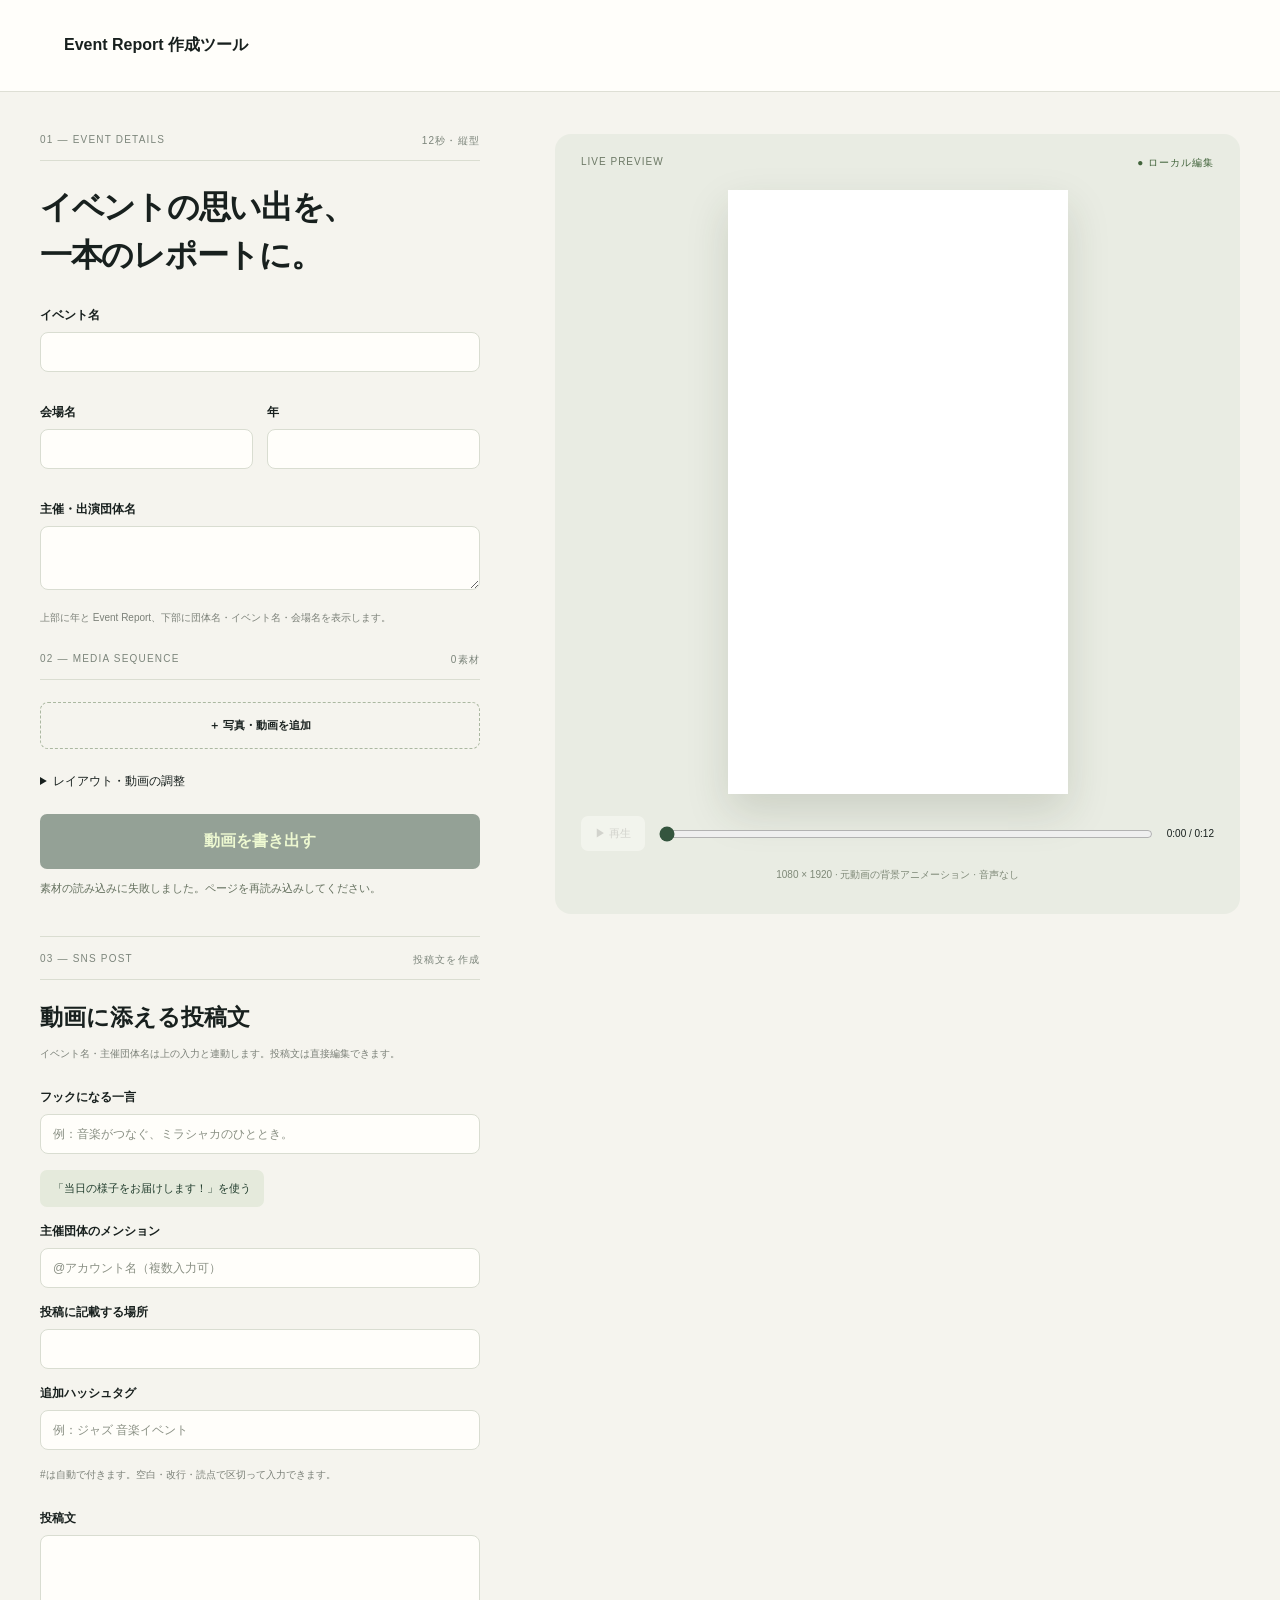
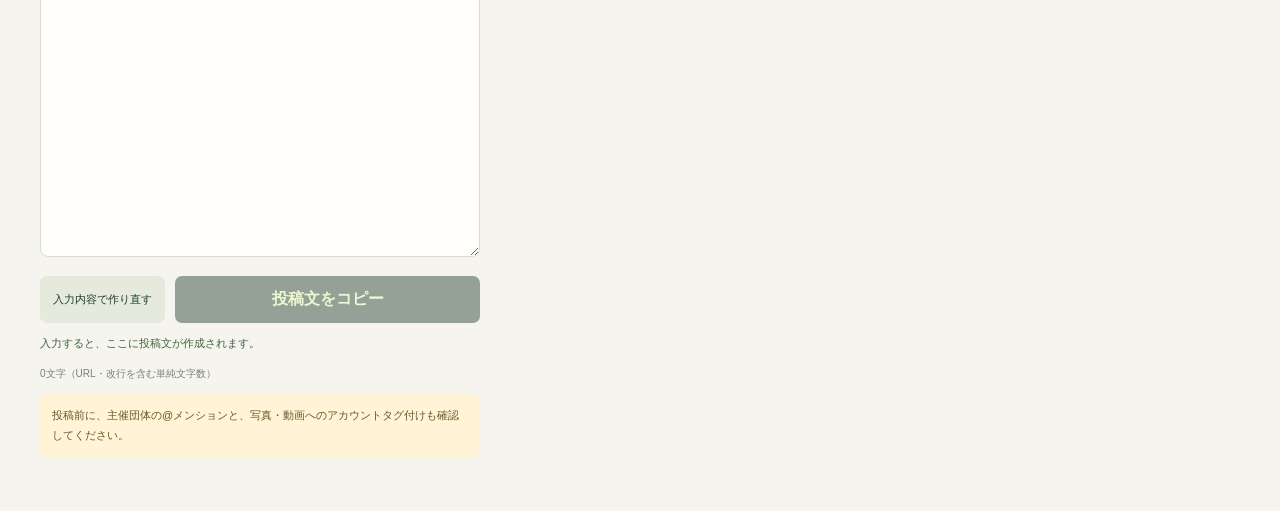
==== report/index.html @ dc140e2f "Add files via upload" ====
<!doctype html><html lang="ja"><meta charset="utf-8"><meta name="viewport" content="width=device-width,initial-scale=1"><title>Event Report 作成ツール</title><link rel="stylesheet" href="../style.css"><link rel="stylesheet" href="caption.css"><body><header><div><b>Event Report 作成ツール</b></div></header><main><section class="editor"><div class="sectiontitle"><span>01 — EVENT DETAILS</span><span>12秒・縦型</span></div><h1>イベントの思い出を、<br>一本のレポートに。</h1><label>イベント名<input id="title" value=""></label><div class="pair"><label>会場名<input id="venue" value=""></label><label>年<input id="year" value="" maxlength="4"></label></div><label>主催・出演団体名<textarea id="host" rows="2"></textarea></label><p class="hint">上部に年と Event Report、下部に団体名・イベント名・会場名を表示します。</p><div class="sectiontitle"><span>02 — MEDIA SEQUENCE</span><span id="mediaCount">0素材</span></div><div id="cards"></div><label class="upload">＋ 写真・動画を追加<input id="upload" type="file" accept="image/jpeg,image/png,image/webp,video/*" multiple hidden></label><details><summary>レイアウト・動画の調整</summary><label>選択素材の表示方法<select id="fit"><option value="contain">全体を表示</option><option value="cover">枠いっぱいに表示</option></select></label><label>横位置<input id="panX" type="range" min="0" max="100" value="50"></label><label>縦位置<input id="panY" type="range" min="0" max="100" value="50"></label><label>動画の切り抜き開始（秒）<input id="clipStart" type="number" min="0" max="14.1" step="0.1" value="0"></label><p class="hint">各素材は12秒の中で均等に表示されます。動画は指定した開始位置から再生します。横位置・縦位置で切り抜く範囲を調整できます。</p></details><button id="export" class="export" disabled>動画を書き出す</button><p id="status" role="status">素材を読み込んでいます…</p>
<section class="caption-editor" aria-labelledby="captionHeading">
<div class="sectiontitle"><span>03 — SNS POST</span><span>投稿文を作成</span></div>
<h2 id="captionHeading">動画に添える投稿文</h2>
<p class="hint">イベント名・主催団体名は上の入力と連動します。投稿文は直接編集できます。</p>
<label>フックになる一言<input id="postHook" placeholder="例：音楽がつなぐ、ミラシャカのひととき。"></label>
<button type="button" id="hookExample" class="caption-secondary">「当日の様子をお届けします！」を使う</button>
<label>主催団体のメンション<input id="postMention" placeholder="@アカウント名（複数入力可）" autocomplete="off"></label>
<label>投稿に記載する場所<input id="postPlace" value=""></label>
<label>追加ハッシュタグ<input id="postTags" placeholder="例：ジャズ 音楽イベント"></label>
<p class="hint">#は自動で付きます。空白・改行・読点で区切って入力できます。</p>
<label>投稿文<textarea id="postText" rows="13" spellcheck="false"></textarea></label>
<div class="caption-actions"><button type="button" id="rebuildPost" class="caption-secondary">入力内容で作り直す</button><button type="button" id="copyPost" class="export">投稿文をコピー</button></div>
<p id="postStatus" role="status" aria-live="polite"></p>
<p id="postCount" class="hint"></p>
<p class="caption-reminder">投稿前に、主催団体の@メンションと、写真・動画へのアカウントタグ付けも確認してください。</p>
</section>
</section><section class="preview"><div class="previewhead"><span>LIVE PREVIEW</span><span class="dot">● ローカル編集</span></div><div class="stage"><canvas id="canvas" width="1080" height="1920" aria-label="合成動画プレビュー"></canvas></div><div class="transport"><button id="play" disabled>▶ 再生</button><input id="seek" type="range" min="0" max="11.99" step="0.01" value="0"><span id="time">0:00 / 0:12</span></div><p class="previewnote">1080 × 1920 · 元動画の背景アニメーション · 音声なし</p></section></main><script src="app.js?v=empty-start-1"></script><script src="caption.js?v=empty-start-1"></script></body></html>
---- style.css ----
:root{font-family:-apple-system,BlinkMacSystemFont,"Hiragino Kaku Gothic ProN",sans-serif;color:#18201e;background:#f5f4ee}*{box-sizing:border-box}body{margin:0}header{height:92px;border-bottom:1px solid #dedfd5;display:flex;align-items:center;padding:0 5%;gap:16px;background:#fffefa}.brand{background:#213b2e;color:white;font-size:30px;font-weight:900;width:52px;height:52px;border-radius:14px;display:grid;place-content:center;position:relative}.brand span{color:#dbff87;font-size:22px;position:absolute;right:0;top:-7px}small{display:block;color:#7d827b;font-size:11px;margin-top:7px;letter-spacing:.08em}.badge{margin-left:auto;border:1px solid #d6d9cf;border-radius:30px;padding:8px 13px;font-size:10px;letter-spacing:.13em}main{max-width:1320px;margin:auto;display:grid;grid-template-columns:440px 1fr;gap:75px;padding:42px 40px}.sectiontitle{display:flex;justify-content:space-between;color:#7c857b;font-size:10px;letter-spacing:.12em;border-bottom:1px solid #daddd1;padding-bottom:12px;margin-bottom:22px}h1{font-size:32px;line-height:1.5;letter-spacing:-.04em;margin:0 0 28px}label{display:block;font-size:12px;font-weight:600;margin:16px 0}input:not([type=range]),textarea,select{width:100%;border:1px solid #d9ddd1;background:#fffefa;border-radius:8px;padding:12px;font:inherit;margin-top:8px;outline-color:#5e8054}textarea{resize:vertical;line-height:1.6}.pair{display:grid;grid-template-columns:1fr 1fr;gap:14px}.hint{font-size:10px;color:#7b8078;line-height:1.8;margin:0 0 26px}.card{display:flex;gap:12px;align-items:center;background:#fffefa;border:1px solid #dce0d2;border-radius:10px;padding:10px;margin:9px 0;cursor:pointer}.card.selected{border-color:#34553e;box-shadow:0 0 0 1px #34553e}.card img{width:48px;height:48px;object-fit:cover;border-radius:5px}.card b{font-size:11px;display:block}.card small{font-size:10px;margin-top:5px}.card .order{margin-left:auto;display:flex;gap:4px}.card button{padding:5px 7px;font-size:12px;background:#f0f2e9}button{cursor:pointer;border:0;border-radius:7px;font:inherit}button:disabled{opacity:.45;cursor:wait}.upload{border:1px dashed #abb8a1;text-align:center;padding:15px;border-radius:8px;cursor:pointer;font-size:11px}details{margin:24px 0;font-size:12px}summary{cursor:pointer}.export{background:#213d2d;color:#e4ffae;width:100%;padding:17px;font-weight:600}#status{font-size:11px;color:#64705e;line-height:1.6}.preview{position:sticky;top:25px;align-self:start;background:#e9ece3;padding:22px 26px;border-radius:16px}.previewhead{display:flex;justify-content:space-between;font-size:10px;letter-spacing:.1em;color:#6c7865;margin-bottom:20px}.dot{color:#42643c}.stage{width:min(100%,340px);margin:auto;box-shadow:0 18px 40px #27341e26;line-height:0}canvas{width:100%;height:auto;background:#fff}.transport{display:flex;align-items:center;gap:12px;margin-top:22px}.transport button{background:#fffefa;padding:10px 14px;font-size:11px;white-space:nowrap}input[type=range]{accent-color:#34553e;width:100%}.transport span{font-size:10px;white-space:nowrap}.previewnote{text-align:center;font-size:10px;color:#7f8978;margin-top:17px}@media(max-width:850px){main{grid-template-columns:1fr;gap:25px;padding:24px}.preview{position:static;grid-row:1}.editor{max-width:550px;width:100%;margin:auto}.stage{max-width:270px}.badge{display:none}header{padding:16px 24px}h1{font-size:28px}}

.card button.remove{background:#fae9e3;color:#923e31;white-space:nowrap;padding:6px 9px}.card .order{flex-shrink:0}.card b{overflow-wrap:anywhere}
---- report/caption.css ----
.caption-editor{margin-top:38px;padding-top:16px;border-top:1px solid #daddd1}.caption-editor h2{font-size:23px;margin:0 0 12px}.caption-secondary{background:#e5eadc;color:#213d2d;padding:11px 13px;font-size:11px}.caption-actions{display:flex;gap:10px}.caption-actions .export{width:auto;flex:1;padding:13px}.caption-reminder{font-size:11px;line-height:1.8;background:#fff4d6;border-radius:8px;padding:12px;color:#695726}#postText{font-size:12px;line-height:1.9}#postStatus{font-size:11px;color:#42643c;line-height:1.8}#postCount{margin:8px 0}.caption-editor input::placeholder{font-weight:400;color:#8a9084}
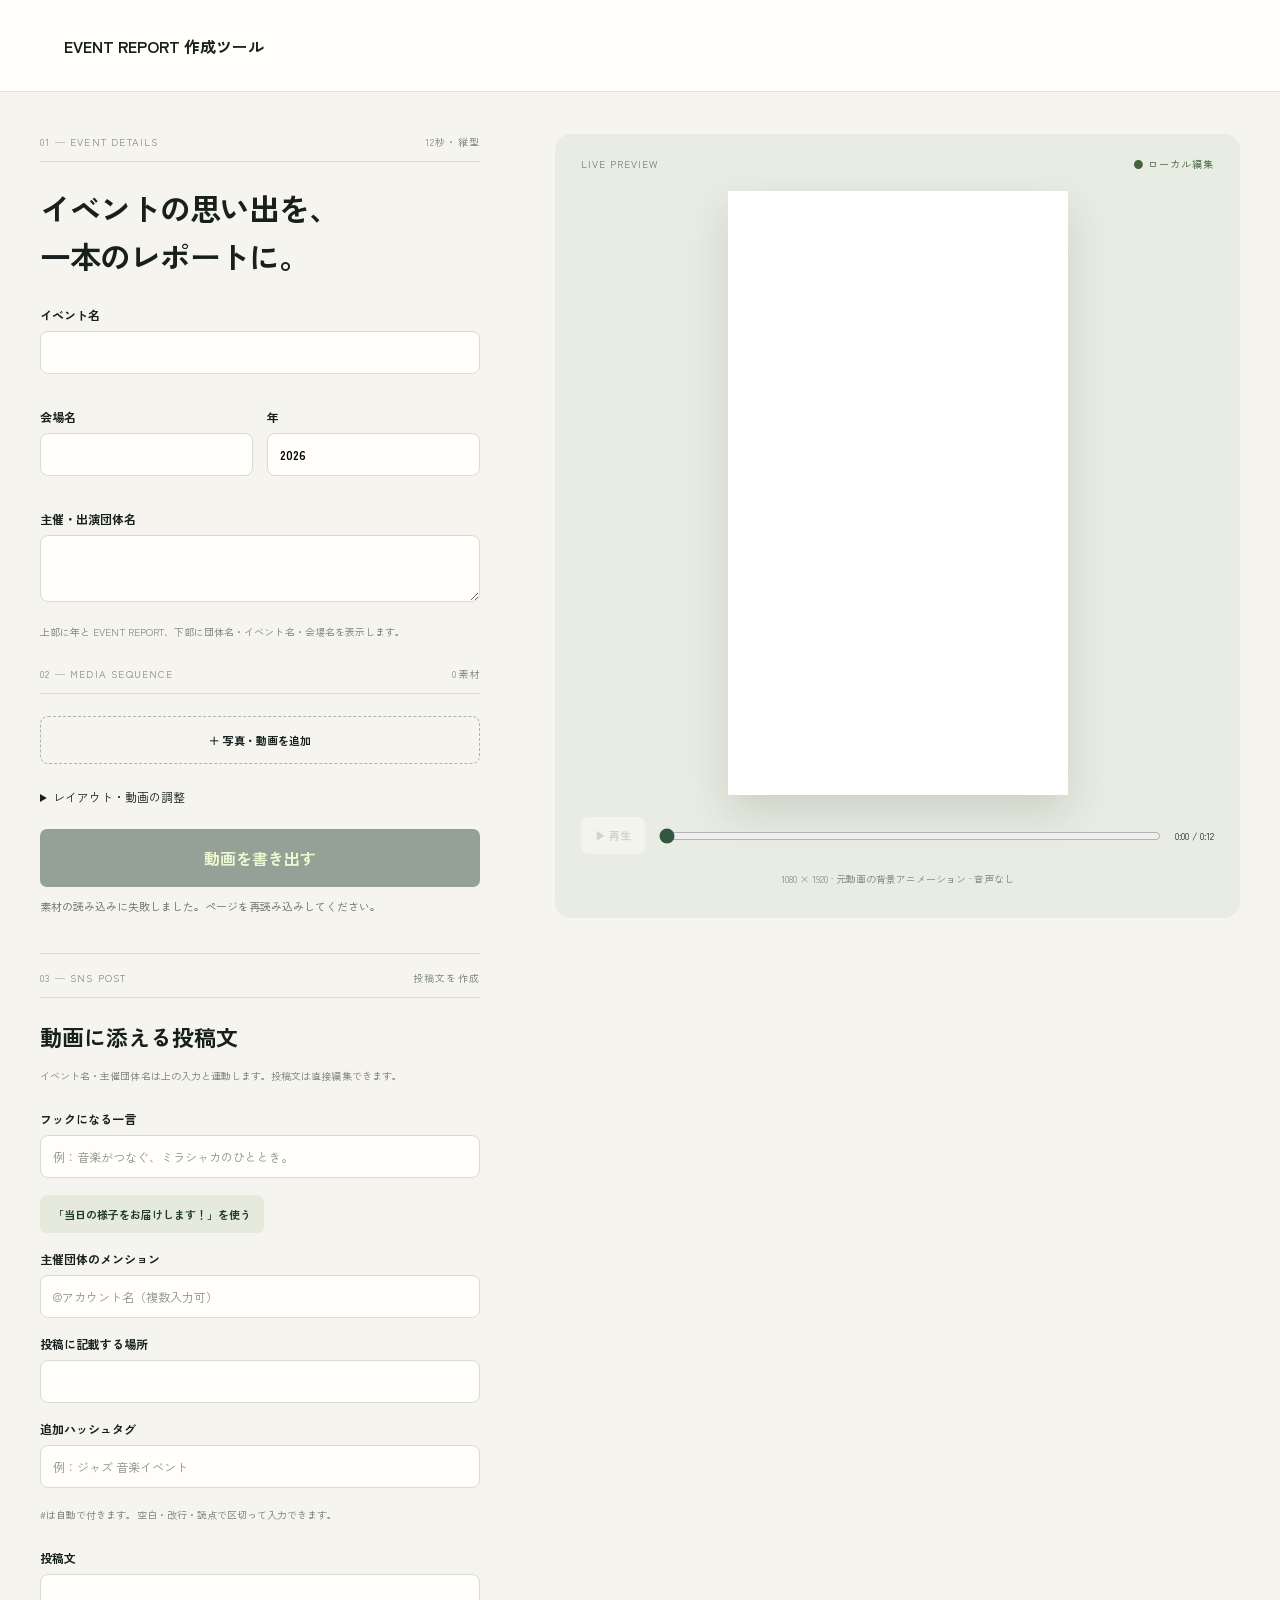
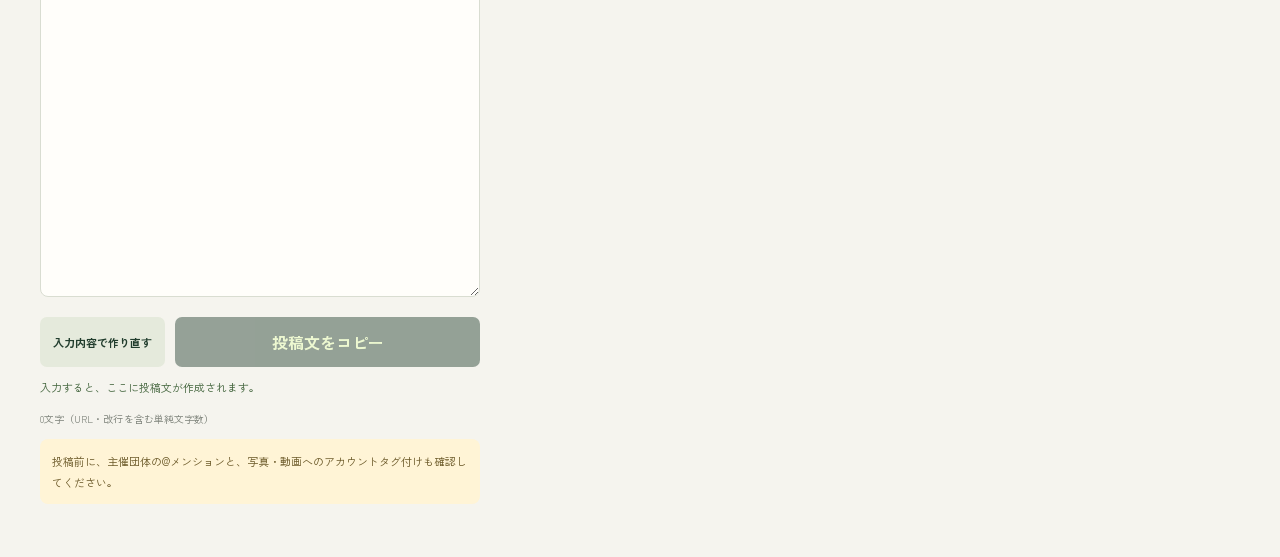
==== commit 31a30dfc: "Add files via upload" ====
--- a/report/index.html
+++ b/report/index.html
@@ -1,4 +1,4 @@
-<!doctype html><html lang="ja"><meta charset="utf-8"><meta name="viewport" content="width=device-width,initial-scale=1"><title>Event Report 作成ツール</title><link rel="stylesheet" href="../style.css"><link rel="stylesheet" href="caption.css"><body><header><div><b>Event Report 作成ツール</b></div></header><main><section class="editor"><div class="sectiontitle"><span>01 — EVENT DETAILS</span><span>12秒・縦型</span></div><h1>イベントの思い出を、<br>一本のレポートに。</h1><label>イベント名<input id="title" value=""></label><div class="pair"><label>会場名<input id="venue" value=""></label><label>年<input id="year" value="" maxlength="4"></label></div><label>主催・出演団体名<textarea id="host" rows="2"></textarea></label><p class="hint">上部に年と Event Report、下部に団体名・イベント名・会場名を表示します。</p><div class="sectiontitle"><span>02 — MEDIA SEQUENCE</span><span id="mediaCount">0素材</span></div><div id="cards"></div><label class="upload">＋ 写真・動画を追加<input id="upload" type="file" accept="image/jpeg,image/png,image/webp,video/*" multiple hidden></label><details><summary>レイアウト・動画の調整</summary><label>選択素材の表示方法<select id="fit"><option value="contain">全体を表示</option><option value="cover">枠いっぱいに表示</option></select></label><label>横位置<input id="panX" type="range" min="0" max="100" value="50"></label><label>縦位置<input id="panY" type="range" min="0" max="100" value="50"></label><label>動画の切り抜き開始（秒）<input id="clipStart" type="number" min="0" max="14.1" step="0.1" value="0"></label><p class="hint">各素材は12秒の中で均等に表示されます。動画は指定した開始位置から再生します。横位置・縦位置で切り抜く範囲を調整できます。</p></details><button id="export" class="export" disabled>動画を書き出す</button><p id="status" role="status">素材を読み込んでいます…</p>
+<!doctype html><html lang="ja"><meta charset="utf-8"><meta name="viewport" content="width=device-width,initial-scale=1"><meta name="theme-color" content="#213b2e"><meta name="apple-mobile-web-app-capable" content="yes"><meta name="apple-mobile-web-app-status-bar-style" content="default"><meta name="apple-mobile-web-app-title" content="EVENT REPORT"><link rel="manifest" href="../manifest.webmanifest"><link rel="apple-touch-icon" href="../apple-touch-icon.png"><link rel="icon" type="image/png" sizes="192x192" href="../icons/icon-192.png"><title>EVENT REPORT 作成ツール</title><link rel="preconnect" href="https://fonts.googleapis.com"><link rel="preconnect" href="https://fonts.gstatic.com" crossorigin><link href="https://fonts.googleapis.com/css2?family=Zen+Kaku+Gothic+New:wght@400;500;700;800;900&display=swap" rel="stylesheet"><link rel="stylesheet" href="../style.css"><link rel="stylesheet" href="caption.css"><body><header><div><b>EVENT REPORT 作成ツール</b></div></header><main><section class="editor"><div class="sectiontitle"><span>01 — EVENT DETAILS</span><span>12秒・縦型</span></div><h1>イベントの思い出を、<br>一本のレポートに。</h1><label>イベント名<input id="title" value=""></label><div class="pair"><label>会場名<input id="venue" value=""></label><label>年<input id="year" value="2026" maxlength="4" readonly title="背景動画に2026が埋め込まれています"></label></div><label>主催・出演団体名<textarea id="host" rows="2"></textarea></label><p class="hint">上部に年と EVENT REPORT、下部に団体名・イベント名・会場名を表示します。</p><div class="sectiontitle"><span>02 — MEDIA SEQUENCE</span><span id="mediaCount">0素材</span></div><div id="cards"></div><label class="upload">＋ 写真・動画を追加<input id="upload" type="file" accept="image/jpeg,image/png,image/webp,video/*" multiple hidden></label><details><summary>レイアウト・動画の調整</summary><label>選択素材の表示方法<select id="fit"><option value="contain">全体を表示</option><option value="cover">枠いっぱいに表示</option></select></label><label>横位置<input id="panX" type="range" min="0" max="100" value="50"></label><label>縦位置<input id="panY" type="range" min="0" max="100" value="50"></label><label>動画の切り抜き開始（秒）<input id="clipStart" type="number" min="0" max="14.1" step="0.1" value="0"></label><p class="hint">各素材は12秒の中で均等に表示されます。動画は指定した開始位置から再生します。横位置・縦位置で切り抜く範囲を調整できます。</p></details><button id="export" class="export" disabled>動画を書き出す</button><p id="status" role="status">素材を読み込んでいます…</p>
 <section class="caption-editor" aria-labelledby="captionHeading">
 <div class="sectiontitle"><span>03 — SNS POST</span><span>投稿文を作成</span></div>
 <h2 id="captionHeading">動画に添える投稿文</h2>
@@ -15,4 +15,4 @@
 <p id="postCount" class="hint"></p>
 <p class="caption-reminder">投稿前に、主催団体の@メンションと、写真・動画へのアカウントタグ付けも確認してください。</p>
 </section>
-</section><section class="preview"><div class="previewhead"><span>LIVE PREVIEW</span><span class="dot">● ローカル編集</span></div><div class="stage"><canvas id="canvas" width="1080" height="1920" aria-label="合成動画プレビュー"></canvas></div><div class="transport"><button id="play" disabled>▶ 再生</button><input id="seek" type="range" min="0" max="11.99" step="0.01" value="0"><span id="time">0:00 / 0:12</span></div><p class="previewnote">1080 × 1920 · 元動画の背景アニメーション · 音声なし</p></section></main><script src="app.js?v=empty-start-1"></script><script src="caption.js?v=empty-start-1"></script></body></html>
+</section><section class="preview"><div class="previewhead"><span>LIVE PREVIEW</span><span class="dot">● ローカル編集</span></div><div class="stage"><canvas id="canvas" width="1080" height="1920" aria-label="合成動画プレビュー"></canvas></div><div class="transport"><button id="play" disabled>▶ 再生</button><input id="seek" type="range" min="0" max="11.99" step="0.01" value="0"><span id="time">0:00 / 0:12</span></div><p class="previewnote">1080 × 1920 · 元動画の背景アニメーション · 音声なし</p></section></main><script src="app.js?v=background-v3-1"></script><script src="caption.js?v=zenkaku-20261124-1"></script></body></html>
--- a/style.css
+++ b/style.css
@@ -1,3 +1,3 @@
-:root{font-family:-apple-system,BlinkMacSystemFont,"Hiragino Kaku Gothic ProN",sans-serif;color:#18201e;background:#f5f4ee}*{box-sizing:border-box}body{margin:0}header{height:92px;border-bottom:1px solid #dedfd5;display:flex;align-items:center;padding:0 5%;gap:16px;background:#fffefa}.brand{background:#213b2e;color:white;font-size:30px;font-weight:900;width:52px;height:52px;border-radius:14px;display:grid;place-content:center;position:relative}.brand span{color:#dbff87;font-size:22px;position:absolute;right:0;top:-7px}small{display:block;color:#7d827b;font-size:11px;margin-top:7px;letter-spacing:.08em}.badge{margin-left:auto;border:1px solid #d6d9cf;border-radius:30px;padding:8px 13px;font-size:10px;letter-spacing:.13em}main{max-width:1320px;margin:auto;display:grid;grid-template-columns:440px 1fr;gap:75px;padding:42px 40px}.sectiontitle{display:flex;justify-content:space-between;color:#7c857b;font-size:10px;letter-spacing:.12em;border-bottom:1px solid #daddd1;padding-bottom:12px;margin-bottom:22px}h1{font-size:32px;line-height:1.5;letter-spacing:-.04em;margin:0 0 28px}label{display:block;font-size:12px;font-weight:600;margin:16px 0}input:not([type=range]),textarea,select{width:100%;border:1px solid #d9ddd1;background:#fffefa;border-radius:8px;padding:12px;font:inherit;margin-top:8px;outline-color:#5e8054}textarea{resize:vertical;line-height:1.6}.pair{display:grid;grid-template-columns:1fr 1fr;gap:14px}.hint{font-size:10px;color:#7b8078;line-height:1.8;margin:0 0 26px}.card{display:flex;gap:12px;align-items:center;background:#fffefa;border:1px solid #dce0d2;border-radius:10px;padding:10px;margin:9px 0;cursor:pointer}.card.selected{border-color:#34553e;box-shadow:0 0 0 1px #34553e}.card img{width:48px;height:48px;object-fit:cover;border-radius:5px}.card b{font-size:11px;display:block}.card small{font-size:10px;margin-top:5px}.card .order{margin-left:auto;display:flex;gap:4px}.card button{padding:5px 7px;font-size:12px;background:#f0f2e9}button{cursor:pointer;border:0;border-radius:7px;font:inherit}button:disabled{opacity:.45;cursor:wait}.upload{border:1px dashed #abb8a1;text-align:center;padding:15px;border-radius:8px;cursor:pointer;font-size:11px}details{margin:24px 0;font-size:12px}summary{cursor:pointer}.export{background:#213d2d;color:#e4ffae;width:100%;padding:17px;font-weight:600}#status{font-size:11px;color:#64705e;line-height:1.6}.preview{position:sticky;top:25px;align-self:start;background:#e9ece3;padding:22px 26px;border-radius:16px}.previewhead{display:flex;justify-content:space-between;font-size:10px;letter-spacing:.1em;color:#6c7865;margin-bottom:20px}.dot{color:#42643c}.stage{width:min(100%,340px);margin:auto;box-shadow:0 18px 40px #27341e26;line-height:0}canvas{width:100%;height:auto;background:#fff}.transport{display:flex;align-items:center;gap:12px;margin-top:22px}.transport button{background:#fffefa;padding:10px 14px;font-size:11px;white-space:nowrap}input[type=range]{accent-color:#34553e;width:100%}.transport span{font-size:10px;white-space:nowrap}.previewnote{text-align:center;font-size:10px;color:#7f8978;margin-top:17px}@media(max-width:850px){main{grid-template-columns:1fr;gap:25px;padding:24px}.preview{position:static;grid-row:1}.editor{max-width:550px;width:100%;margin:auto}.stage{max-width:270px}.badge{display:none}header{padding:16px 24px}h1{font-size:28px}}
+:root{font-family:"Zen Kaku Gothic New",-apple-system,BlinkMacSystemFont,sans-serif;color:#18201e;background:#f5f4ee}*{box-sizing:border-box}body{margin:0}header{height:92px;border-bottom:1px solid #dedfd5;display:flex;align-items:center;padding:0 5%;gap:16px;background:#fffefa}.brand{background:#213b2e;color:white;font-size:30px;font-weight:900;width:52px;height:52px;border-radius:14px;display:grid;place-content:center;position:relative}.brand span{color:#dbff87;font-size:22px;position:absolute;right:0;top:-7px}small{display:block;color:#7d827b;font-size:11px;margin-top:7px;letter-spacing:.08em}.badge{margin-left:auto;border:1px solid #d6d9cf;border-radius:30px;padding:8px 13px;font-size:10px;letter-spacing:.13em}main{max-width:1320px;margin:auto;display:grid;grid-template-columns:440px 1fr;gap:75px;padding:42px 40px}.sectiontitle{display:flex;justify-content:space-between;color:#7c857b;font-size:10px;letter-spacing:.12em;border-bottom:1px solid #daddd1;padding-bottom:12px;margin-bottom:22px}h1{font-size:31px;line-height:1.55;letter-spacing:-.035em;margin:0 0 26px;font-weight:700}label{display:block;font-size:12px;font-weight:700;margin:17px 0}input:not([type=range]),textarea,select{width:100%;border:1px solid #d9ddd1;background:#fffefa;border-radius:8px;padding:12px;font:inherit;margin-top:8px;outline-color:#5e8054}textarea{resize:vertical;line-height:1.7}.pair{display:grid;grid-template-columns:1fr 1fr;gap:14px}.hint{font-size:10px;color:#7b8078;line-height:1.9;margin:0 0 25px;letter-spacing:.005em}.card{display:flex;gap:12px;align-items:center;background:#fffefa;border:1px solid #dce0d2;border-radius:10px;padding:10px;margin:9px 0;cursor:pointer}.card.selected{border-color:#34553e;box-shadow:0 0 0 1px #34553e}.card img{width:48px;height:48px;object-fit:cover;border-radius:5px}.card b{font-size:11px;display:block}.card small{font-size:10px;margin-top:5px}.card .order{margin-left:auto;display:flex;gap:4px}.card button{padding:5px 7px;font-size:12px;background:#f0f2e9}button{cursor:pointer;border:0;border-radius:7px;font:inherit;font-weight:700}button:disabled{opacity:.45;cursor:wait}.upload{border:1px dashed #abb8a1;text-align:center;padding:15px;border-radius:8px;cursor:pointer;font-size:11px}details{margin:24px 0;font-size:12px}summary{cursor:pointer}.export{background:#213d2d;color:#e4ffae;width:100%;padding:17px;font-weight:600}#status{font-size:11px;color:#64705e;line-height:1.6}.preview{position:sticky;top:25px;align-self:start;background:#e9ece3;padding:22px 26px;border-radius:16px}.previewhead{display:flex;justify-content:space-between;font-size:10px;letter-spacing:.1em;color:#6c7865;margin-bottom:20px}.dot{color:#42643c}.stage{width:min(100%,340px);margin:auto;box-shadow:0 18px 40px #27341e26;line-height:0}canvas{width:100%;height:auto;background:#fff}.transport{display:flex;align-items:center;gap:12px;margin-top:22px}.transport button{background:#fffefa;padding:10px 14px;font-size:11px;white-space:nowrap}input[type=range]{accent-color:#34553e;width:100%}.transport span{font-size:10px;white-space:nowrap}.previewnote{text-align:center;font-size:10px;color:#7f8978;margin-top:17px}@media(max-width:850px){main{grid-template-columns:1fr;gap:25px;padding:24px}.preview{position:static;grid-row:1}.editor{max-width:550px;width:100%;margin:auto}.stage{max-width:270px}.badge{display:none}header{padding:16px 24px}h1{font-size:28px}}
 
 .card button.remove{background:#fae9e3;color:#923e31;white-space:nowrap;padding:6px 9px}.card .order{flex-shrink:0}.card b{overflow-wrap:anywhere}
--- a/report/caption.css
+++ b/report/caption.css
@@ -1 +1 @@
-.caption-editor{margin-top:38px;padding-top:16px;border-top:1px solid #daddd1}.caption-editor h2{font-size:23px;margin:0 0 12px}.caption-secondary{background:#e5eadc;color:#213d2d;padding:11px 13px;font-size:11px}.caption-actions{display:flex;gap:10px}.caption-actions .export{width:auto;flex:1;padding:13px}.caption-reminder{font-size:11px;line-height:1.8;background:#fff4d6;border-radius:8px;padding:12px;color:#695726}#postText{font-size:12px;line-height:1.9}#postStatus{font-size:11px;color:#42643c;line-height:1.8}#postCount{margin:8px 0}.caption-editor input::placeholder{font-weight:400;color:#8a9084}
+.caption-editor{margin-top:38px;padding-top:16px;border-top:1px solid #daddd1}.caption-editor h2{font-size:22px;line-height:1.5;font-weight:700;margin:0 0 13px}.caption-secondary{background:#e5eadc;color:#213d2d;padding:11px 13px;font-size:11px}.caption-actions{display:flex;gap:10px}.caption-actions .export{width:auto;flex:1;padding:13px}.caption-reminder{font-size:11px;line-height:1.9;background:#fff4d6;border-radius:8px;padding:12px;color:#695726}#postText{font-size:12px;line-height:1.9}#postStatus{font-size:11px;color:#42643c;line-height:1.8}#postCount{margin:8px 0}.caption-editor input::placeholder{font-weight:400;color:#8a9084}
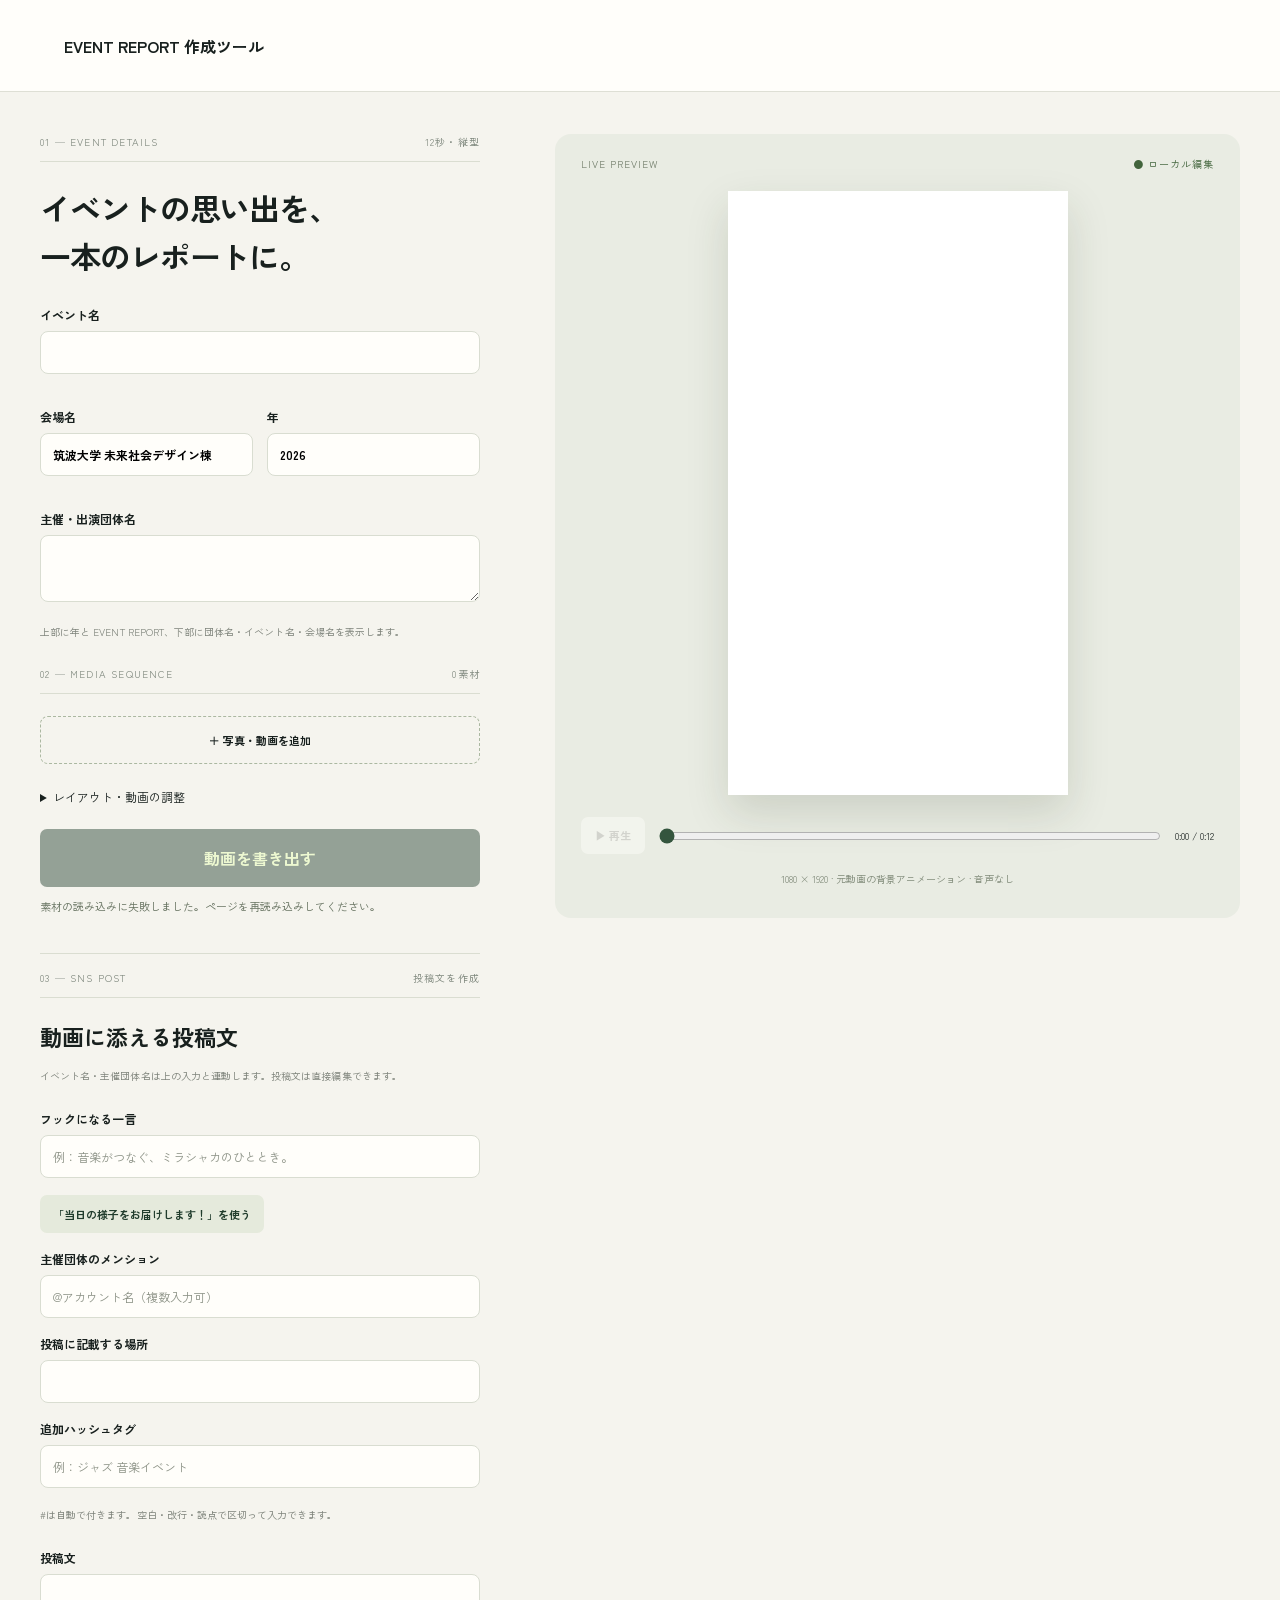
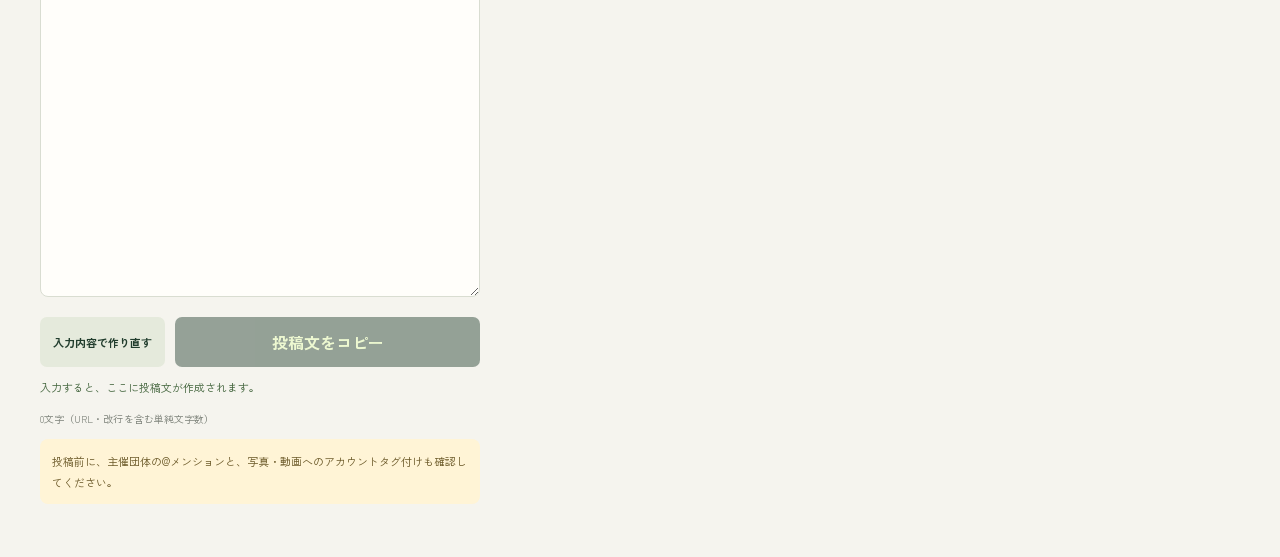
==== commit f9bc3bc8: "Add files via upload" ====
--- a/report/index.html
+++ b/report/index.html
@@ -1,4 +1,4 @@
-<!doctype html><html lang="ja"><meta charset="utf-8"><meta name="viewport" content="width=device-width,initial-scale=1"><meta name="theme-color" content="#213b2e"><meta name="apple-mobile-web-app-capable" content="yes"><meta name="apple-mobile-web-app-status-bar-style" content="default"><meta name="apple-mobile-web-app-title" content="EVENT REPORT"><link rel="manifest" href="../manifest.webmanifest"><link rel="apple-touch-icon" href="../apple-touch-icon.png"><link rel="icon" type="image/png" sizes="192x192" href="../icons/icon-192.png"><title>EVENT REPORT 作成ツール</title><link rel="preconnect" href="https://fonts.googleapis.com"><link rel="preconnect" href="https://fonts.gstatic.com" crossorigin><link href="https://fonts.googleapis.com/css2?family=Zen+Kaku+Gothic+New:wght@400;500;700;800;900&display=swap" rel="stylesheet"><link rel="stylesheet" href="../style.css"><link rel="stylesheet" href="caption.css"><body><header><div><b>EVENT REPORT 作成ツール</b></div></header><main><section class="editor"><div class="sectiontitle"><span>01 — EVENT DETAILS</span><span>12秒・縦型</span></div><h1>イベントの思い出を、<br>一本のレポートに。</h1><label>イベント名<input id="title" value=""></label><div class="pair"><label>会場名<input id="venue" value=""></label><label>年<input id="year" value="2026" maxlength="4" readonly title="背景動画に2026が埋め込まれています"></label></div><label>主催・出演団体名<textarea id="host" rows="2"></textarea></label><p class="hint">上部に年と EVENT REPORT、下部に団体名・イベント名・会場名を表示します。</p><div class="sectiontitle"><span>02 — MEDIA SEQUENCE</span><span id="mediaCount">0素材</span></div><div id="cards"></div><label class="upload">＋ 写真・動画を追加<input id="upload" type="file" accept="image/jpeg,image/png,image/webp,video/*" multiple hidden></label><details><summary>レイアウト・動画の調整</summary><label>選択素材の表示方法<select id="fit"><option value="contain">全体を表示</option><option value="cover">枠いっぱいに表示</option></select></label><label>横位置<input id="panX" type="range" min="0" max="100" value="50"></label><label>縦位置<input id="panY" type="range" min="0" max="100" value="50"></label><label>動画の切り抜き開始（秒）<input id="clipStart" type="number" min="0" max="14.1" step="0.1" value="0"></label><p class="hint">各素材は12秒の中で均等に表示されます。動画は指定した開始位置から再生します。横位置・縦位置で切り抜く範囲を調整できます。</p></details><button id="export" class="export" disabled>動画を書き出す</button><p id="status" role="status">素材を読み込んでいます…</p>
+<!doctype html><html lang="ja"><meta charset="utf-8"><meta name="viewport" content="width=device-width,initial-scale=1"><meta name="theme-color" content="#213b2e"><meta name="apple-mobile-web-app-capable" content="yes"><meta name="apple-mobile-web-app-status-bar-style" content="default"><meta name="apple-mobile-web-app-title" content="EVENT REPORT"><link rel="manifest" href="../manifest.webmanifest"><link rel="apple-touch-icon" href="../apple-touch-icon.png"><link rel="icon" type="image/png" sizes="192x192" href="../icons/icon-192.png"><title>EVENT REPORT 作成ツール</title><link rel="preconnect" href="https://fonts.googleapis.com"><link rel="preconnect" href="https://fonts.gstatic.com" crossorigin><link href="https://fonts.googleapis.com/css2?family=Zen+Kaku+Gothic+New:wght@400;500;700;800;900&display=swap" rel="stylesheet"><link rel="stylesheet" href="../style.css"><link rel="stylesheet" href="caption.css"><body><header><div><b>EVENT REPORT 作成ツール</b></div></header><main><section class="editor"><div class="sectiontitle"><span>01 — EVENT DETAILS</span><span>12秒・縦型</span></div><h1>イベントの思い出を、<br>一本のレポートに。</h1><label>イベント名<input id="title" value=""></label><div class="pair"><label>会場名<input id="venue" value="筑波大学 未来社会デザイン棟"></label><label>年<input id="year" value="2026" maxlength="4" readonly title="背景動画に2026が埋め込まれています"></label></div><label>主催・出演団体名<textarea id="host" rows="2"></textarea></label><p class="hint">上部に年と EVENT REPORT、下部に団体名・イベント名・会場名を表示します。</p><div class="sectiontitle"><span>02 — MEDIA SEQUENCE</span><span id="mediaCount">0素材</span></div><div id="cards"></div><label class="upload">＋ 写真・動画を追加<input id="upload" type="file" accept="image/jpeg,image/png,image/webp,video/*" multiple hidden></label><details><summary>レイアウト・動画の調整</summary><label>選択素材の表示方法<select id="fit"><option value="contain">全体を表示</option><option value="cover">枠いっぱいに表示</option></select></label><label>横位置<input id="panX" type="range" min="0" max="100" value="50"></label><label>縦位置<input id="panY" type="range" min="0" max="100" value="50"></label><label>動画の切り抜き開始（秒）<input id="clipStart" type="number" min="0" max="14.1" step="0.1" value="0"></label><p class="hint">各素材は12秒の中で均等に表示されます。動画は指定した開始位置から再生します。横位置・縦位置で切り抜く範囲を調整できます。</p></details><button id="export" class="export" disabled>動画を書き出す</button><p id="status" role="status">素材を読み込んでいます…</p>
 <section class="caption-editor" aria-labelledby="captionHeading">
 <div class="sectiontitle"><span>03 — SNS POST</span><span>投稿文を作成</span></div>
 <h2 id="captionHeading">動画に添える投稿文</h2>
@@ -15,4 +15,4 @@
 <p id="postCount" class="hint"></p>
 <p class="caption-reminder">投稿前に、主催団体の@メンションと、写真・動画へのアカウントタグ付けも確認してください。</p>
 </section>
-</section><section class="preview"><div class="previewhead"><span>LIVE PREVIEW</span><span class="dot">● ローカル編集</span></div><div class="stage"><canvas id="canvas" width="1080" height="1920" aria-label="合成動画プレビュー"></canvas></div><div class="transport"><button id="play" disabled>▶ 再生</button><input id="seek" type="range" min="0" max="11.99" step="0.01" value="0"><span id="time">0:00 / 0:12</span></div><p class="previewnote">1080 × 1920 · 元動画の背景アニメーション · 音声なし</p></section></main><script src="app.js?v=background-v3-1"></script><script src="caption.js?v=zenkaku-20261124-1"></script></body></html>
+</section><section class="preview"><div class="previewhead"><span>LIVE PREVIEW</span><span class="dot">● ローカル編集</span></div><div class="stage"><canvas id="canvas" width="1080" height="1920" aria-label="合成動画プレビュー"></canvas></div><div class="transport"><button id="play" disabled>▶ 再生</button><input id="seek" type="range" min="0" max="11.99" step="0.01" value="0"><span id="time">0:00 / 0:12</span></div><p class="previewnote">1080 × 1920 · 元動画の背景アニメーション · 音声なし</p></section></main><script src="app.js?v=background-v3-layout-fix-2"></script><script src="caption.js?v=zenkaku-20261124-1"></script></body></html>
